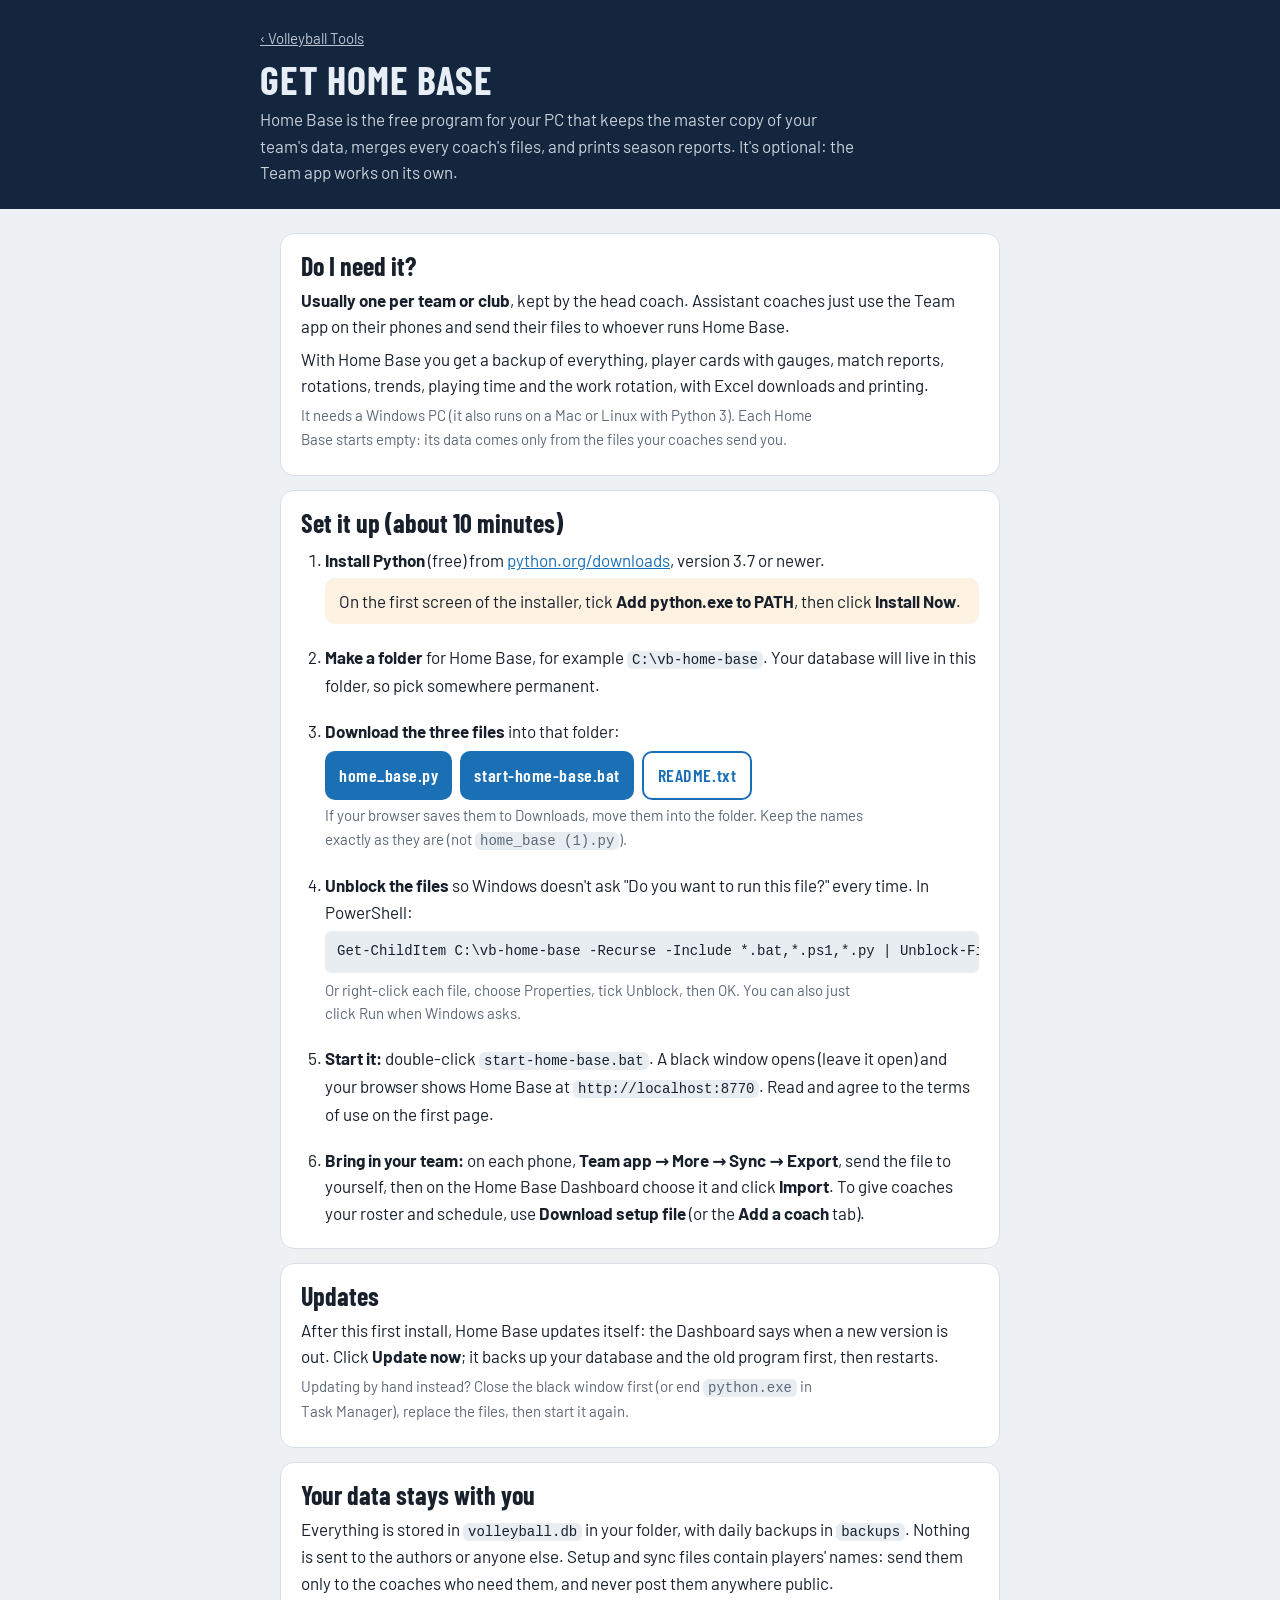
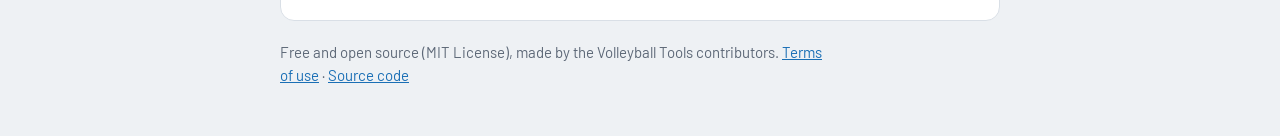
==== home-base/index.html @ feda01ee "Publish app v1.6.2 (7 files)" ====
<!doctype html>
<html lang="en">
<head>
<meta charset="utf-8">
<meta name="viewport" content="width=device-width, initial-scale=1, viewport-fit=cover">
<title>Get Home Base</title>
<meta name="theme-color" content="#13263d">
<link rel="icon" href="../team/icon.png">
<link rel="preconnect" href="https://fonts.googleapis.com">
<link rel="stylesheet" href="https://fonts.googleapis.com/css2?family=Barlow+Condensed:wght@600;700&family=Barlow:wght@400;500;600&display=swap">
<style>
:root {
  --bg: #eef1f4; --surface: #ffffff; --ink: #17202b; --muted: #5d6877; --line: #d9dfe6;
  --head: #13263d; --head-ink: #e8eef6; --accent: #1a6fb5; --code: #e8edf2; --warn: #fdf1e2;
  --font-display: "Barlow Condensed", "Arial Narrow", "Segoe UI", sans-serif;
  --font-body: "Barlow", "Segoe UI", system-ui, sans-serif;
  color-scheme: light;
}
@media (prefers-color-scheme: dark) {
  :root { --bg: #0f151c; --surface: #18212b; --ink: #e6ebf1; --muted: #93a0b0; --line: #2a3644;
          --head: #0a1018; --head-ink: #e6ebf1; --accent: #5aa6e8; --code: #223041; --warn: #3a2c18; color-scheme: dark; }
}
* { box-sizing: border-box; }
body { margin: 0; background: var(--bg); color: var(--ink); font-family: var(--font-body); font-size: 17px; line-height: 1.55; }
header { background: var(--head); color: var(--head-ink);
         padding-block: calc(24px + env(safe-area-inset-top, 0px)) 24px;
         padding-left: max(20px, env(safe-area-inset-left, 0px)); padding-right: max(20px, env(safe-area-inset-right, 0px)); }
header .in, main { max-width: 760px; margin: 0 auto; }
header a { color: var(--head-ink); opacity: .8; font-size: 15px; }
h1 { margin: 8px 0 0; font-family: var(--font-display); font-size: 40px; font-weight: 700; letter-spacing: .02em; text-transform: uppercase; line-height: 1.05; }
header p { margin: 6px 0 0; opacity: .85; max-width: 60ch; }
main { padding-block: 24px 48px; padding-left: max(20px, env(safe-area-inset-left, 0px)); padding-right: max(20px, env(safe-area-inset-right, 0px));
       display: grid; gap: 14px; }
.card { background: var(--surface); border: 1px solid var(--line); border-radius: 14px; padding: 18px 20px; min-width: 0; }
h2 { margin: 0 0 6px; font-family: var(--font-display); font-size: 26px; font-weight: 700; line-height: 1.1; }
p { margin: 6px 0; max-width: 68ch; }
ol { margin: 6px 0 0; padding-left: 24px; display: grid; gap: 12px; }
li { min-width: 0; }
li > p { margin: 4px 0; }
code, pre { font-family: Consolas, "Cascadia Mono", ui-monospace, monospace; font-size: 14px; background: var(--code); border-radius: 6px; }
code { padding: 1px 5px; }
pre { padding: 10px 12px; overflow-x: auto; margin: 6px 0; white-space: pre; }
.dl { display: flex; flex-wrap: wrap; gap: 8px; margin-top: 6px; }
.btn { display: inline-flex; align-items: center; gap: 6px; font-family: var(--font-display); font-weight: 600; font-size: 18px; letter-spacing: .03em;
       background: var(--accent); color: #fff; border-radius: 10px; padding: 9px 14px; text-decoration: none; }
.btn.alt { background: transparent; color: var(--accent); border: 2px solid var(--accent); }
.muted { color: var(--muted); font-size: 15px; }
.note { background: var(--warn); border-radius: 10px; padding: 10px 14px; }
a { color: var(--accent); }
@media (max-width: 520px) { h1 { font-size: 32px; } }
</style>
</head>
<body>
<header><div class="in">
  <a href="../">‹ Volleyball Tools</a>
  <h1>Get Home Base</h1>
  <p>Home Base is the free program for your PC that keeps the master copy of your team's data, merges every coach's files, and prints season reports. It's optional: the Team app works on its own.</p>
</div></header>

<main>
  <section class="card">
    <h2>Do I need it?</h2>
    <p><b>Usually one per team or club</b>, kept by the head coach. Assistant coaches just use the Team app on their phones and send their files to whoever runs Home Base.</p>
    <p>With Home Base you get a backup of everything, player cards with gauges, match reports, rotations, trends, playing time and the work rotation, with Excel downloads and printing.</p>
    <p class="muted">It needs a Windows PC (it also runs on a Mac or Linux with Python 3). Each Home Base starts empty: its data comes only from the files your coaches send you.</p>
  </section>

  <section class="card">
    <h2>Set it up (about 10 minutes)</h2>
    <ol>
      <li><p><b>Install Python</b> (free) from <a href="https://www.python.org/downloads/">python.org/downloads</a>, version 3.7 or newer.</p>
        <p class="note">On the first screen of the installer, tick <b>Add python.exe to PATH</b>, then click <b>Install Now</b>.</p></li>
      <li><p><b>Make a folder</b> for Home Base, for example <code>C:\vb-home-base</code>. Your database will live in this folder, so pick somewhere permanent.</p></li>
      <li><p><b>Download the three files</b> into that folder:</p>
        <div class="dl">
          <a class="btn" href="home_base.py" download="home_base.py">home_base.py</a>
          <a class="btn" href="start-home-base.bat" download="start-home-base.bat">start-home-base.bat</a>
          <a class="btn alt" href="README.txt" download="README.txt">README.txt</a>
        </div>
        <p class="muted">If your browser saves them to Downloads, move them into the folder. Keep the names exactly as they are (not <code>home_base (1).py</code>).</p></li>
      <li><p><b>Unblock the files</b> so Windows doesn't ask "Do you want to run this file?" every time. In PowerShell:</p>
        <pre>Get-ChildItem C:\vb-home-base -Recurse -Include *.bat,*.ps1,*.py | Unblock-File</pre>
        <p class="muted">Or right-click each file, choose Properties, tick Unblock, then OK. You can also just click Run when Windows asks.</p></li>
      <li><p><b>Start it:</b> double-click <code>start-home-base.bat</code>. A black window opens (leave it open) and your browser shows Home Base at <code>http://localhost:8770</code>. Read and agree to the terms of use on the first page.</p></li>
      <li><p><b>Bring in your team:</b> on each phone, <b>Team app → More → Sync → Export</b>, send the file to yourself, then on the Home Base Dashboard choose it and click <b>Import</b>. To give coaches your roster and schedule, use <b>Download setup file</b> (or the <b>Add a coach</b> tab).</p></li>
    </ol>
  </section>

  <section class="card">
    <h2>Updates</h2>
    <p>After this first install, Home Base updates itself: the Dashboard says when a new version is out. Click <b>Update now</b>; it backs up your database and the old program first, then restarts.</p>
    <p class="muted">Updating by hand instead? Close the black window first (or end <code>python.exe</code> in Task Manager), replace the files, then start it again.</p>
  </section>

  <section class="card">
    <h2>Your data stays with you</h2>
    <p>Everything is stored in <code>volleyball.db</code> in your folder, with daily backups in <code>backups</code>. Nothing is sent to the authors or anyone else. Setup and sync files contain players' names: send them only to the coaches who need them, and never post them anywhere public.</p>
  </section>

  <p class="muted">Free and open source (MIT License), made by the Volleyball Tools contributors. <a href="../terms.html">Terms of use</a> · <a href="https://github.com/pbbergs/Volleyball-Tools">Source code</a></p>
</main>
</body>
</html>
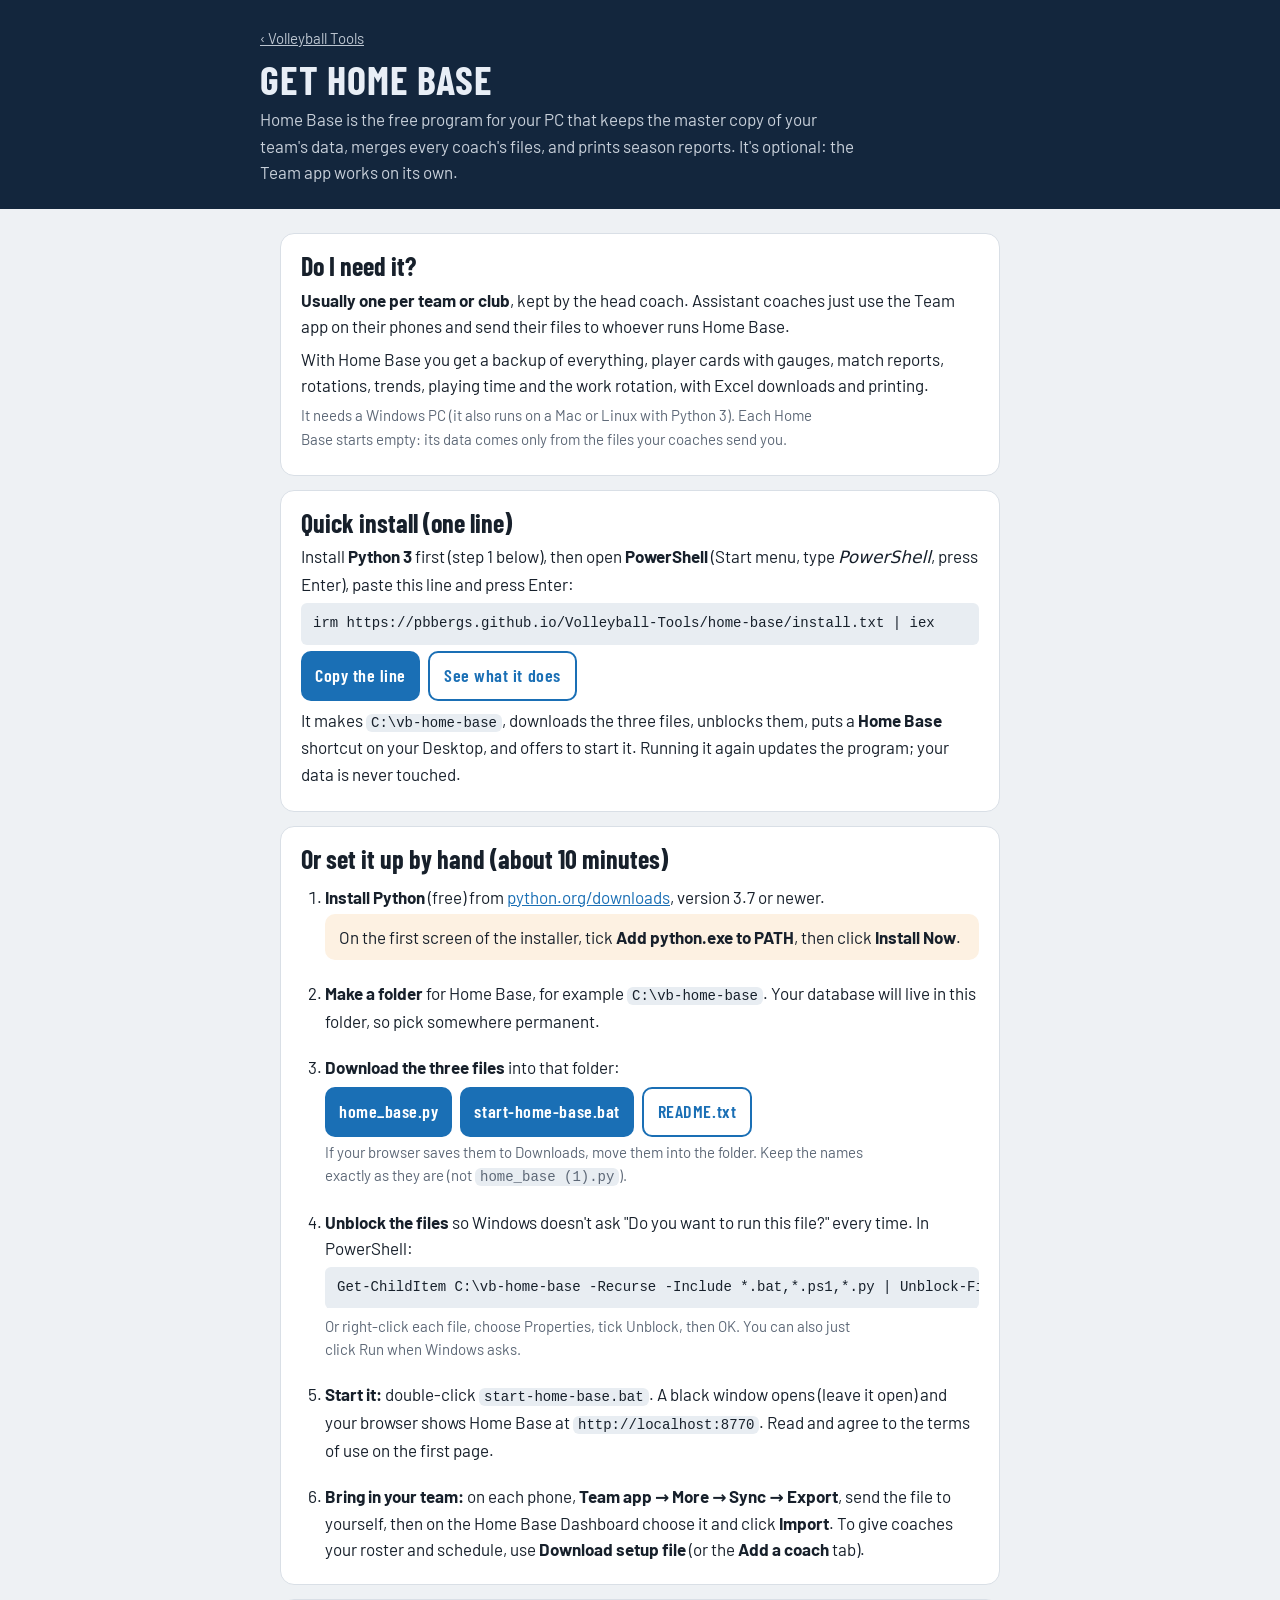
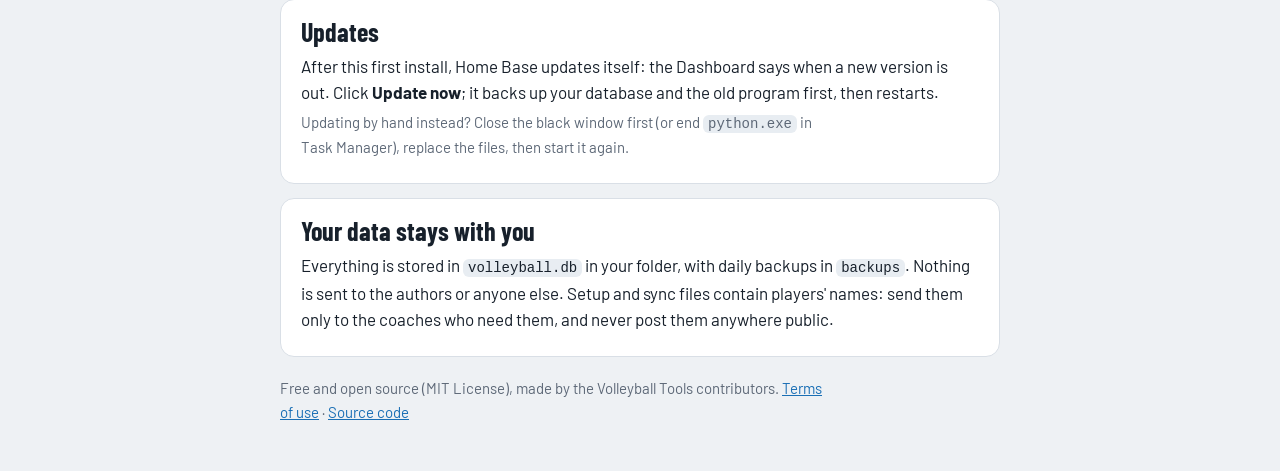
==== commit e115a8e4: "Publish app v1.6.3 (9 files)" ====
--- a/home-base/index.html
+++ b/home-base/index.html
@@ -43,6 +43,7 @@
 .dl { display: flex; flex-wrap: wrap; gap: 8px; margin-top: 6px; }
 .btn { display: inline-flex; align-items: center; gap: 6px; font-family: var(--font-display); font-weight: 600; font-size: 18px; letter-spacing: .03em;
        background: var(--accent); color: #fff; border-radius: 10px; padding: 9px 14px; text-decoration: none; }
+button.btn { border: 0; cursor: pointer; font: inherit; font-family: var(--font-display); font-weight: 600; font-size: 18px; }
 .btn.alt { background: transparent; color: var(--accent); border: 2px solid var(--accent); }
 .muted { color: var(--muted); font-size: 15px; }
 .note { background: var(--warn); border-radius: 10px; padding: 10px 14px; }
@@ -66,7 +67,16 @@
   </section>
 
   <section class="card">
-    <h2>Set it up (about 10 minutes)</h2>
+    <h2>Quick install (one line)</h2>
+    <p>Install <b>Python 3</b> first (step 1 below), then open <b>PowerShell</b> (Start menu, type <i>PowerShell</i>, press Enter), paste this line and press Enter:</p>
+    <pre id="oneline">irm https://pbbergs.github.io/Volleyball-Tools/home-base/install.txt | iex</pre>
+    <div class="dl"><button class="btn" type="button" id="copy">Copy the line</button> <a class="btn alt" href="install.txt" target="_blank" rel="noopener">See what it does</a></div>
+    <p class="muted" id="copied" role="status"></p>
+    <p>It makes <code>C:\vb-home-base</code>, downloads the three files, unblocks them, puts a <b>Home Base</b> shortcut on your Desktop, and offers to start it. Running it again updates the program; your data is never touched.</p>
+  </section>
+
+  <section class="card">
+    <h2>Or set it up by hand (about 10 minutes)</h2>
     <ol>
       <li><p><b>Install Python</b> (free) from <a href="https://www.python.org/downloads/">python.org/downloads</a>, version 3.7 or newer.</p>
         <p class="note">On the first screen of the installer, tick <b>Add python.exe to PATH</b>, then click <b>Install Now</b>.</p></li>
@@ -99,5 +109,12 @@
 
   <p class="muted">Free and open source (MIT License), made by the Volleyball Tools contributors. <a href="../terms.html">Terms of use</a> · <a href="https://github.com/pbbergs/Volleyball-Tools">Source code</a></p>
 </main>
+<script>
+document.getElementById("copy").addEventListener("click", async () => {
+  const line = document.getElementById("oneline").textContent, out = document.getElementById("copied");
+  try { await navigator.clipboard.writeText(line); out.textContent = "Copied. Paste it into PowerShell with a right-click or Ctrl+V."; }
+  catch { const r = document.createRange(); r.selectNodeContents(document.getElementById("oneline")); const s = getSelection(); s.removeAllRanges(); s.addRange(r); out.textContent = "Selected. Press Ctrl+C to copy it."; }
+});
+</script>
 </body>
 </html>
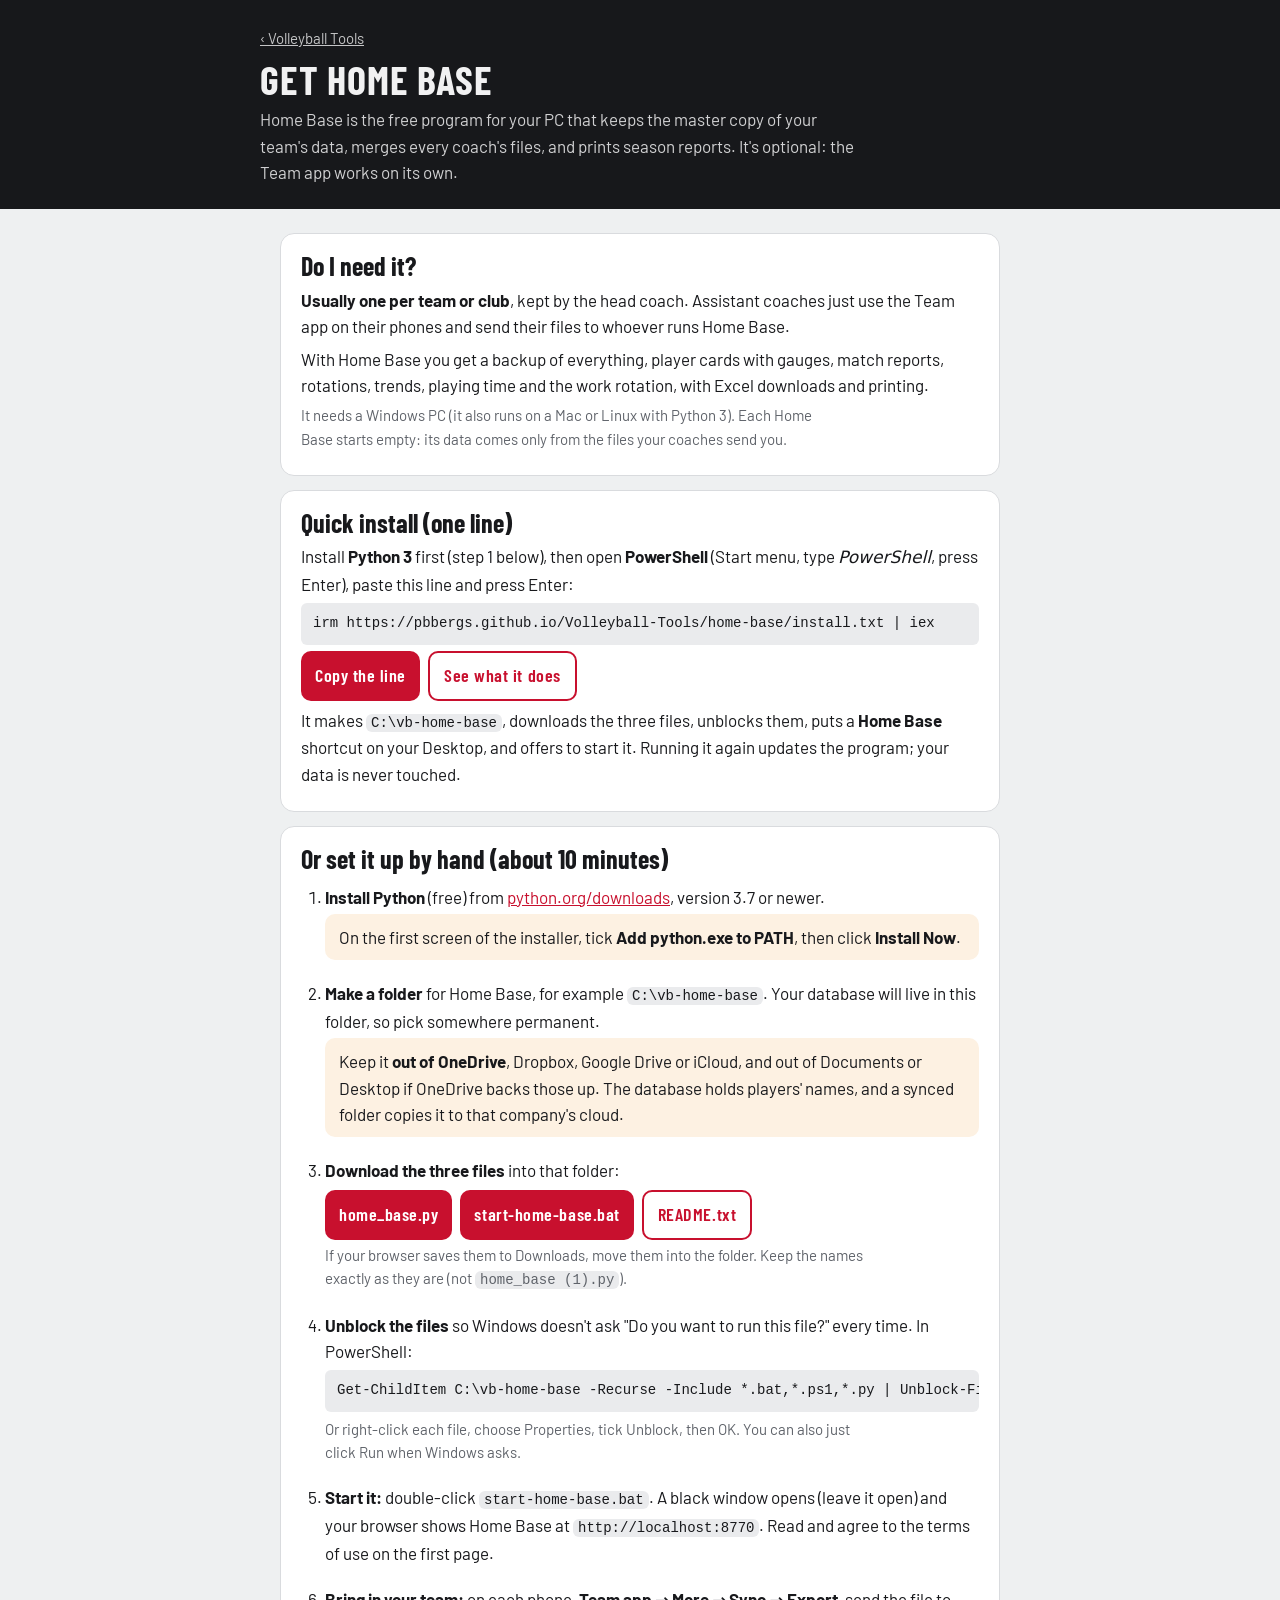
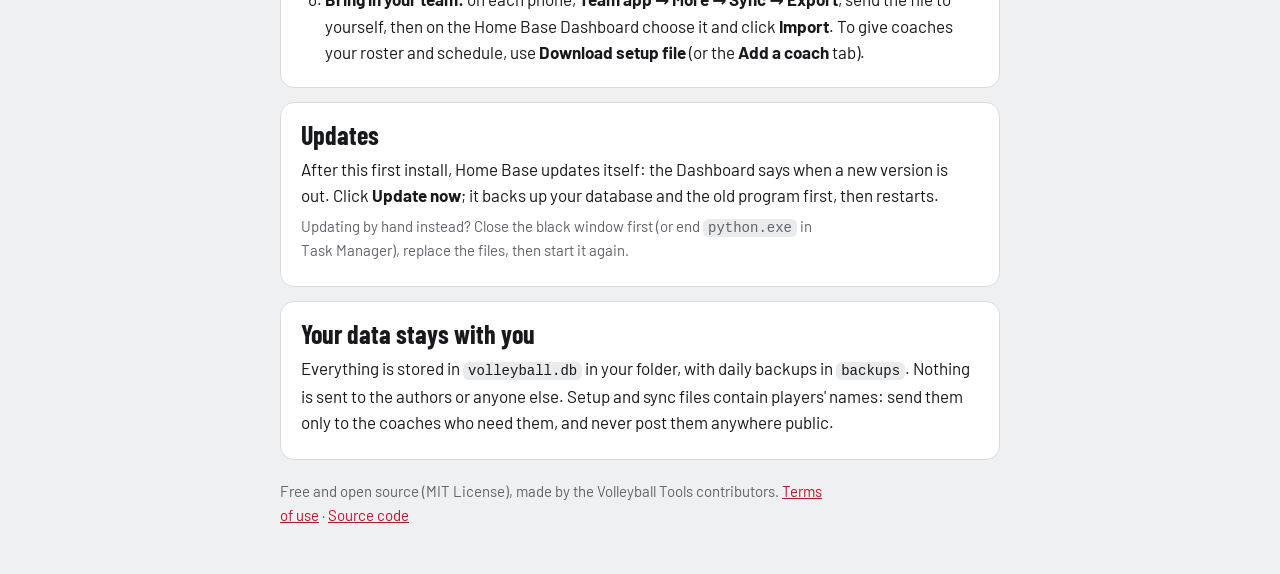
==== commit bca909c9: "Publish app v1.9 (15 files)" ====
--- a/home-base/index.html
+++ b/home-base/index.html
@@ -2,23 +2,24 @@
 <html lang="en">
 <head>
 <meta charset="utf-8">
+<meta name="robots" content="noindex, nofollow">
 <meta name="viewport" content="width=device-width, initial-scale=1, viewport-fit=cover">
 <title>Get Home Base</title>
-<meta name="theme-color" content="#13263d">
+<meta name="theme-color" content="#17181b">
 <link rel="icon" href="../team/icon.png">
 <link rel="preconnect" href="https://fonts.googleapis.com">
 <link rel="stylesheet" href="https://fonts.googleapis.com/css2?family=Barlow+Condensed:wght@600;700&family=Barlow:wght@400;500;600&display=swap">
 <style>
 :root {
-  --bg: #eef1f4; --surface: #ffffff; --ink: #17202b; --muted: #5d6877; --line: #d9dfe6;
-  --head: #13263d; --head-ink: #e8eef6; --accent: #1a6fb5; --code: #e8edf2; --warn: #fdf1e2;
+  --bg: #eef0f1; --surface: #ffffff; --ink: #18191c; --muted: #5f636a; --line: #d9dbde;
+  --head: #17181b; --head-ink: #f1f1f2; --accent: #c8102e; --code: #eaebed; --warn: #fdf1e2;
   --font-display: "Barlow Condensed", "Arial Narrow", "Segoe UI", sans-serif;
   --font-body: "Barlow", "Segoe UI", system-ui, sans-serif;
   color-scheme: light;
 }
 @media (prefers-color-scheme: dark) {
-  :root { --bg: #0f151c; --surface: #18212b; --ink: #e6ebf1; --muted: #93a0b0; --line: #2a3644;
-          --head: #0a1018; --head-ink: #e6ebf1; --accent: #5aa6e8; --code: #223041; --warn: #3a2c18; color-scheme: dark; }
+  :root { --bg: #111214; --surface: #1c1d20; --ink: #ececee; --muted: #9a9ea6; --line: #2f3135;
+          --head: #0b0b0c; --head-ink: #ececee; --accent: #e23a50; --code: #26282c; --warn: #3a2c18; color-scheme: dark; }
 }
 * { box-sizing: border-box; }
 body { margin: 0; background: var(--bg); color: var(--ink); font-family: var(--font-body); font-size: 17px; line-height: 1.55; }
@@ -80,7 +81,8 @@
     <ol>
       <li><p><b>Install Python</b> (free) from <a href="https://www.python.org/downloads/">python.org/downloads</a>, version 3.7 or newer.</p>
         <p class="note">On the first screen of the installer, tick <b>Add python.exe to PATH</b>, then click <b>Install Now</b>.</p></li>
-      <li><p><b>Make a folder</b> for Home Base, for example <code>C:\vb-home-base</code>. Your database will live in this folder, so pick somewhere permanent.</p></li>
+      <li><p><b>Make a folder</b> for Home Base, for example <code>C:\vb-home-base</code>. Your database will live in this folder, so pick somewhere permanent.</p>
+        <p class="note">Keep it <b>out of OneDrive</b>, Dropbox, Google Drive or iCloud, and out of Documents or Desktop if OneDrive backs those up. The database holds players' names, and a synced folder copies it to that company's cloud.</p></li>
       <li><p><b>Download the three files</b> into that folder:</p>
         <div class="dl">
           <a class="btn" href="home_base.py" download="home_base.py">home_base.py</a>
